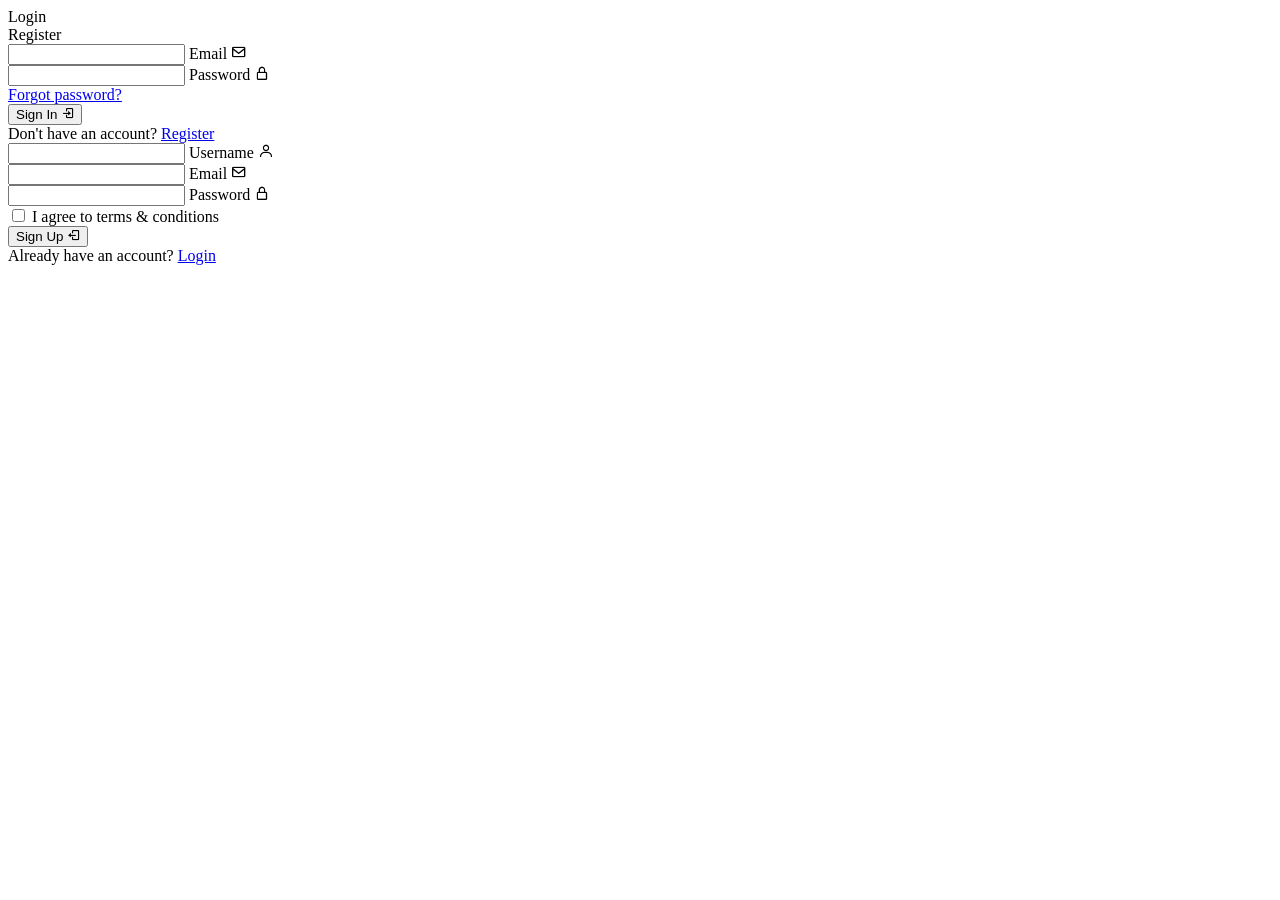
==== index.html @ c28d6633 "Add files via upload" ====
<!DOCTYPE html>
<html lang="en">
<head>
    <meta charset="UTF-8">
    <meta name="viewport" content="width=device-width, initial-scale=1.0">
    <link href='https://unpkg.com/boxicons@2.1.4/css/boxicons.min.css' rel='stylesheet'>
    <link rel="stylesheet" href="css/style.css">
    <title>Login</title>
</head>
<body>
    <div class="wrapper">
        <div class="form-header">
            <div class="titles">
                <div class="title-login">Login</div>
                <div class="title-register">Register</div>
            </div>
        </div>
        <!-- login form -->
            <form action="#" class="login-form" autocomplete="off">
                <div class="input-box">
                    <input type="text" class="input-field" id="log-email" required>
                    <label for="log-email" class="label">Email</label>
                    <i class='bx bx-envelope icon'></i>
                </div>
                <div class="input-box">
                    <input type="password" class="input-field" id="log-pass" required>
                    <label for="log-pass" class="label">Password</label>
                    <i class='bx bx-lock-alt icon' ></i>
                </div>
                <div class="form-cols">
                    <div class="col-1"></div>
                    <div class="col-2">
                        <a href="#">Forgot password?</a>
                    </div>
                </div>
                <div class="input-box">
                    <button class="btn-submit" id="SignInBtn">Sign In <i class='bx bx-log-in'></i></button>
                </div>
                <div class="switch-form">
                    <span>Don't have an account? <a href="#" onclick="registerFunction()">Register</a></span>
                </div>
            </form>
             <!-- register form -->
            <form action="#" class="register-form" autocomplete="off">
                <div class="input-box">
                    <input type="text" class="input-field" id="reg-name" required>
                    <label for="reg-name" class="label">Username</label>
                    <i class='bx bx-user icon'></i>
                </div>
                <div class="input-box">
                    <input type="text" class="input-field" id="reg-email" required>
                    <label for="reg-email" class="label">Email</label>
                    <i class='bx bx-envelope icon'></i>
                </div>
                <div class="input-box">
                    <input type="password" class="input-field" id="reg-pass" required>
                    <label for="reg-pass" class="label">Password</label>
                    <i class='bx bx-lock-alt icon' ></i>
                </div>
                <div class="form-cols">
                    <div class="col-1">
                        <input type="checkbox" id="agree">
                        <label for="agree">I agree to terms & conditions</label>
                    </div>
                    <div class="col-2"></div>
                </div>
                <div class="input-box">
                    <button class="btn-submit" id="SignUpBtn">Sign Up <i class='bx bx-log-out'></i></button>
                </div>
                <div class="switch-form">
                    <span>Already have an account? <a href="#" onclick="loginFunction()">Login</a></span>
                </div>
            </form>
    </div>

    <script src="js/script.js"></script>
</body>
</html>
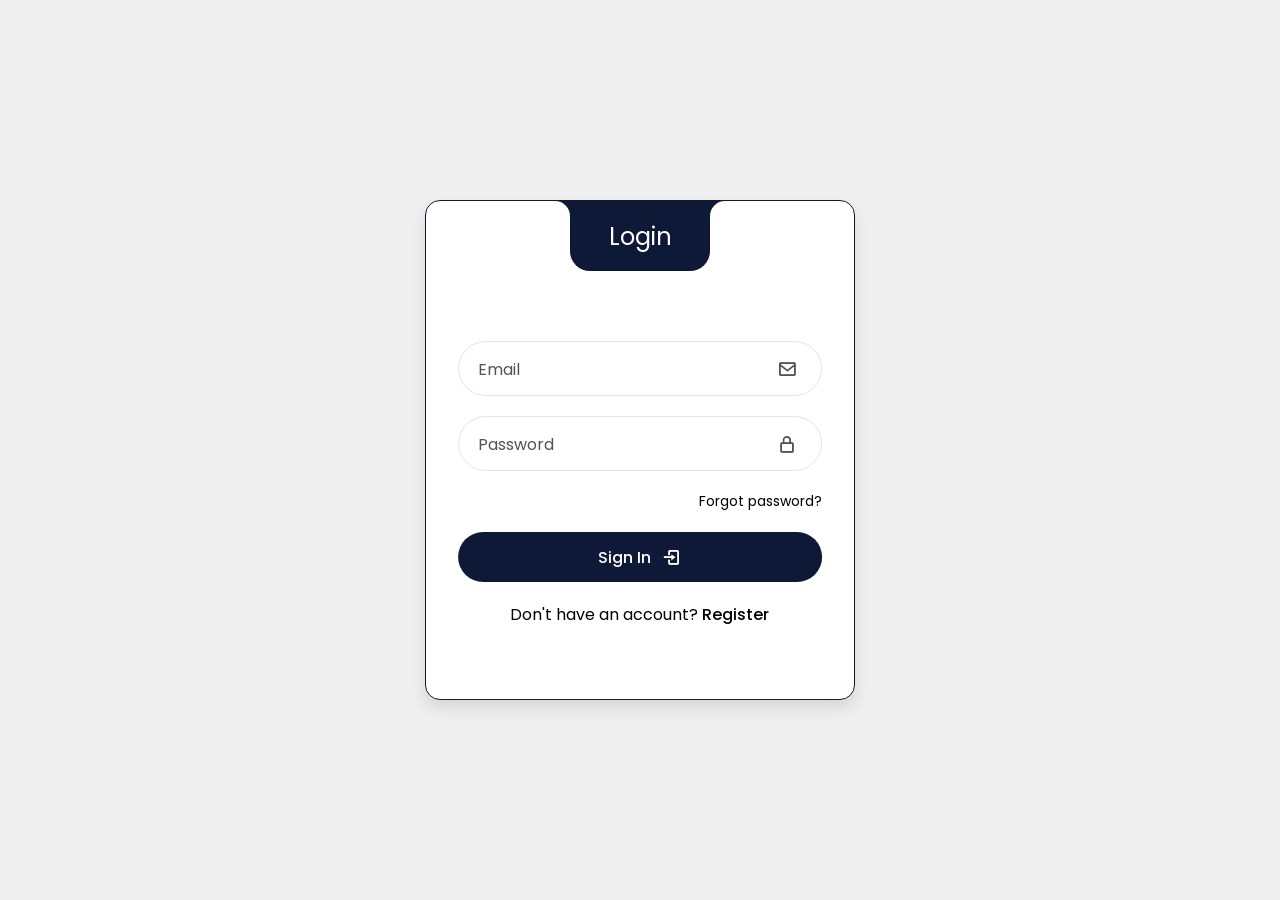
==== commit 8291b923: "Update index.html" ====
--- a/index.html
+++ b/index.html
@@ -34,7 +34,7 @@
                     </div>
                 </div>
                 <div class="input-box">
-                    <button class="btn-submit" id="SignInBtn">Sign In <i class='bx bx-log-in'></i></button>
+                    <a href="/Isi_perpustakaan/index.html" class="btn-submit" id="SignInBtn">Sign In <i class='bx bx-log-in'></i></a>
                 </div>
                 <div class="switch-form">
                     <span>Don't have an account? <a href="#" onclick="registerFunction()">Register</a></span>
@@ -75,4 +75,4 @@
 
     <script src="js/script.js"></script>
 </body>
-</html>+</html>
--- a/css/style.css
+++ b/css/style.css
@@ -0,0 +1,216 @@
+
+@import url('https://fonts.googleapis.com/css2?family=Poppins:ital,wght@0,100;0,200;0,300;0,400;0,500;0,600;0,700;0,800;0,900;1,100;1,200;1,300;1,400;1,500;1,600;1,700;1,800;1,900&display=swap');
+
+
+/* VARIABLE WARNA */
+:root {
+    --primary-color: #0D1936;
+    --secondary-color: #535354;
+    --background-color: #EFEFEF;
+    --shadow-color: rgba(0, 0, 0, 0.1);
+    --white-color: #fff;
+    --black-color: #000;
+    --input-border-color: #E3E4E6;
+    --transition-3s: 0.3s;
+}
+
+/* STYLEE */
+
+*{
+    margin: 0;
+    padding: 0;
+    box-sizing: border-box;
+    font-family: 'Poppins', sans-serif;
+}
+
+a{
+    text-decoration: none;
+    color: var(--black-color);
+    transition: var(--transition-3s);
+}
+
+a:hover{
+    text-decoration: underline;
+}
+
+body{
+    display: flex;
+    justify-content: center;
+    align-items: center;
+    height: 100vh;
+    background-color: var(--background-color);
+}
+
+.wrapper{
+    position: relative;
+    width: 430px;
+    height: 500px;
+    background-color: var(--white-color);
+    border-radius: 15px;
+    padding: 120px 32px 64px;
+    border: 1px solid var(--primary-color);
+    box-shadow: 0 8px 15px var(--shadow-color);
+    transition: var(--transition-3s);
+    overflow: hidden;
+}
+
+.form-header{
+    position: absolute;
+    top: 0;
+    left: 50%;
+    transform: translateX(-50%);
+    display: flex;
+    align-items: center;
+    justify-content: center;
+    width: 140px;
+    height: 70px;
+    background-color: var(--primary-color);
+    border-radius: 0 0 20px 20px;
+}
+
+.form-header::before, .form-header::after{
+    content: "";
+    position: absolute;
+    top: 0;
+    width: 30px;
+    height: 30px;
+}
+
+.form-header::before{
+    left: -30px;
+    border-top-right-radius: 50%;
+    box-shadow: 15px 0 0 var(--primary-color);
+}
+.form-header::after{
+    right: -30px;
+    border-top-left-radius: 50%;
+    box-shadow: -15px 0 0 var(--primary-color);
+}
+
+.titles{
+    position: relative;
+}
+
+.title-login, .title-register{
+    position: absolute;
+    top: 50%;
+    left: 50%;
+    transform: translate(-50%,-50%);
+    color: var(--white-color);
+    font-size: 24px;
+    transition: var(--transition-3s);
+}
+.title-register{
+    top: 50px;
+}
+
+.login-form, .register-form{
+    position: absolute;
+    left: 50%;
+    transform: translateX(-50%);
+    width: 85%;
+    transition: var(--transition-3s);
+}
+.register-form{
+    left: 150%;
+}
+
+.input-box{
+    position: relative;
+    display: flex;
+    flex-direction: column;
+    margin: 20px 0;
+}
+.input-field{
+    width: 100%;
+    height: 55px;
+    font-size: 16px;
+    background: transparent;
+    color: var(--black-color);
+    padding: 0 20px;
+    border: 1px solid var(--input-border-color);
+    border-radius: 30px;
+    outline: none;
+    transition: var(--transition-3s);
+}
+.input-field:focus{
+    border: 1px solid var(--primary-color);
+}
+.label{
+    position: absolute;
+    top: 50%;
+    left: 20px;
+    transform: translateY(-50%);
+    color: var(--secondary-color);
+    transition: 0.2s;
+    cursor: text;
+}
+.input-field:focus ~ .label,
+.input-field:valid ~ .label{
+    top: 0;
+    font-size: 14px;
+    background-color: var(--white-color);
+    color: var(--primary-color);
+    padding: 0 10px;
+}
+.input-field:valid ~ .label{
+    color: var(--secondary-color);
+}
+.icon{
+    position: absolute;
+    top: 50%;
+    right: 25px;
+    transform: translateY(-50%);
+    font-size: 20px;
+    color: var(--secondary-color);
+}
+
+/*lupa pw*/
+.form-cols{
+    display: flex;
+    justify-content: space-between;
+    font-size: 14px;
+}
+.col-1{
+    display: flex;
+    align-items: center;
+    gap: 6px;
+}
+
+/*button*/
+.btn-submit{
+    display: flex;
+    align-items: center;
+    justify-content: center;
+    gap: 10px;
+    width: 100%;
+    height: 50px;
+    background-color: var(--primary-color);
+    color: var(--white-color);
+    font-size: 16px;
+    font-weight: 500;
+    border: none;
+    border-radius: 30px;
+    cursor: pointer;
+    transition: var(--transition-3s);
+}
+.btn-submit:hover{
+    gap: 15px;
+}
+.btn-submit i{
+    font-size: 20px;
+}
+
+.switch-form{
+    text-align: center;
+}
+.switch-form a{
+    font-weight: 500;
+}
+
+/*RESPONSIVE*/
+@media only screen and (max-width: 564px){
+    .wrapper{
+        margin: 20px;
+    }
+}
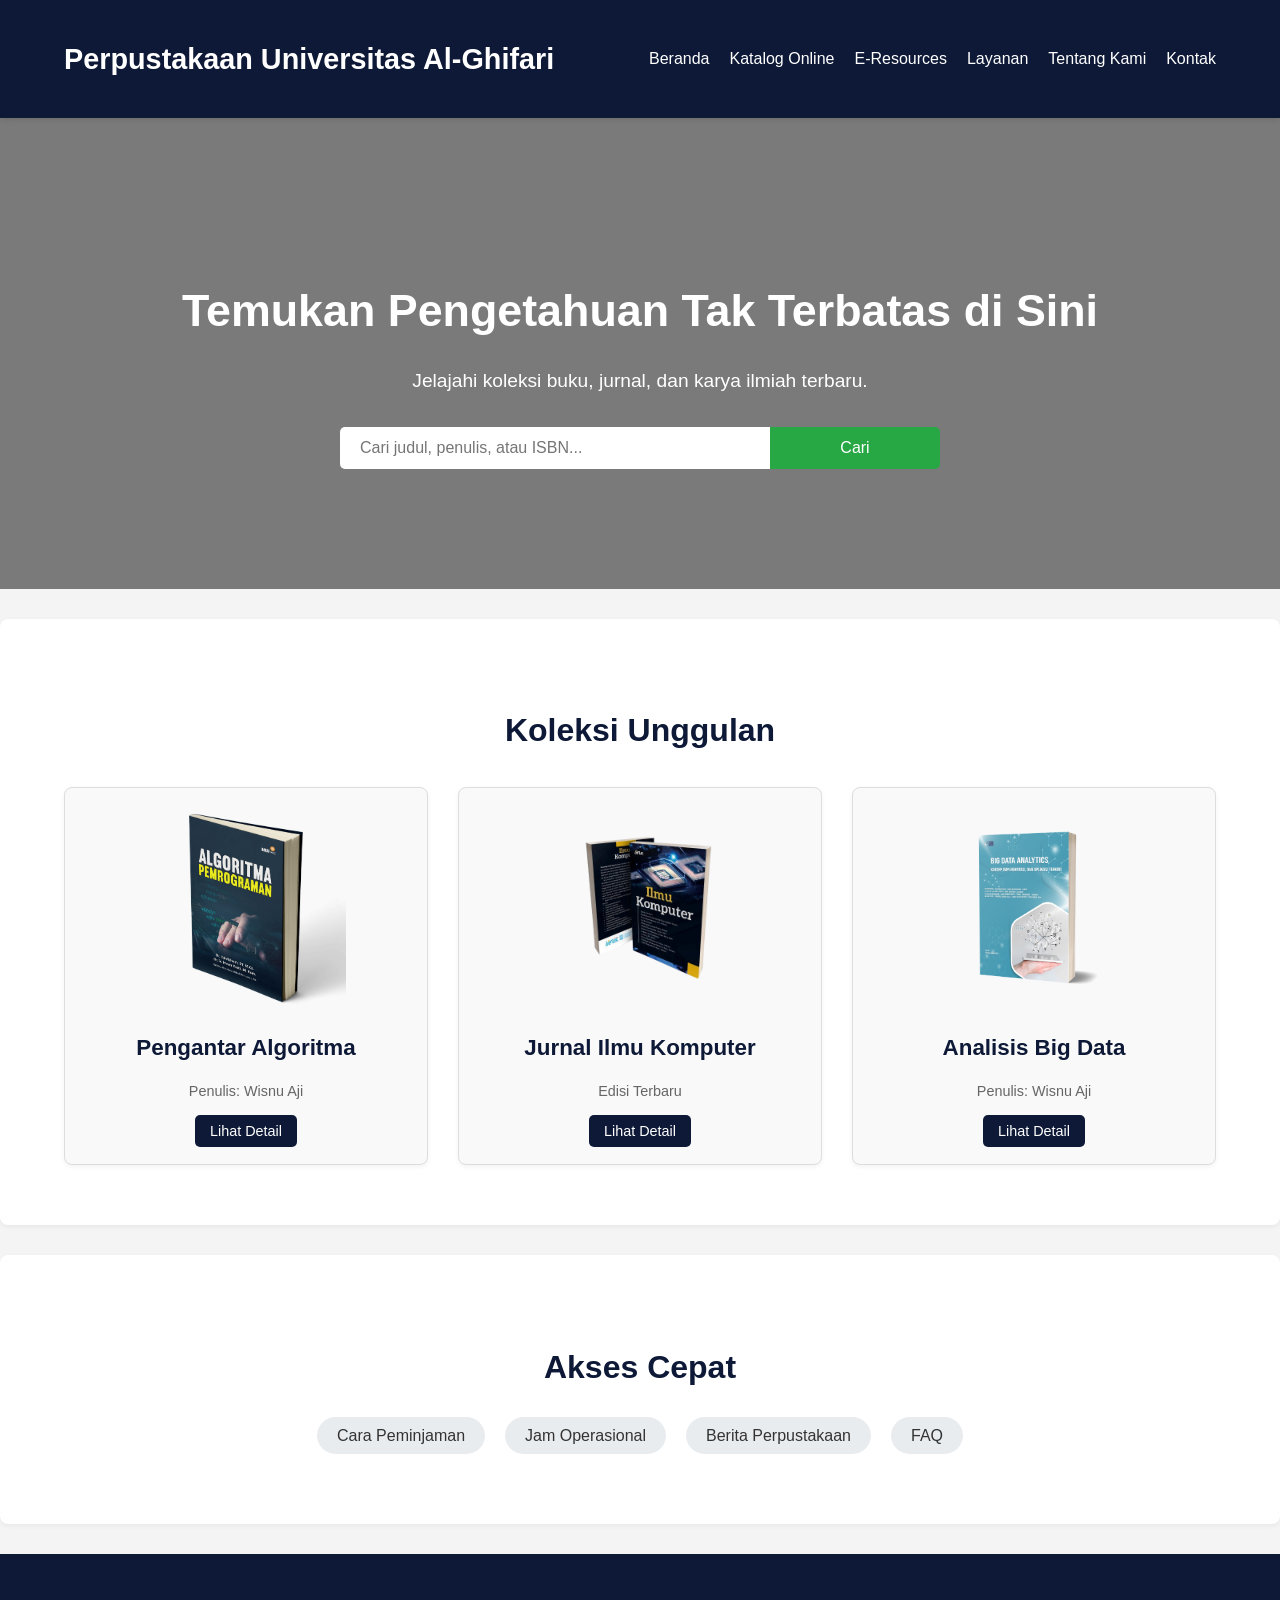
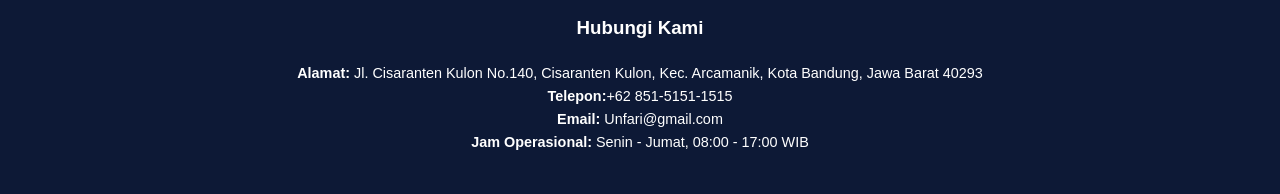
==== commit 922fd53f: "Add files via upload" ====
--- a/index.html
+++ b/index.html
@@ -1,78 +1,90 @@
 <!DOCTYPE html>
-<html lang="en">
+<html lang="id">
 <head>
     <meta charset="UTF-8">
     <meta name="viewport" content="width=device-width, initial-scale=1.0">
-    <link href='https://unpkg.com/boxicons@2.1.4/css/boxicons.min.css' rel='stylesheet'>
-    <link rel="stylesheet" href="css/style.css">
-    <title>Login</title>
+    <title>Perpustakaan Perguruan Tinggi</title>
+    <link rel="stylesheet" href="style.css">
+    <link href="https://fonts.googleapis.com/css2?family=Roboto:wght@400;700&display=swap" rel="stylesheet">
 </head>
 <body>
-    <div class="wrapper">
-        <div class="form-header">
-            <div class="titles">
-                <div class="title-login">Login</div>
-                <div class="title-register">Register</div>
+    <header>
+        <div class="container">
+            <h1>Perpustakaan Universitas Al-Ghifari</h1>
+            <nav>
+                <ul>
+                    <li><a href="#">Beranda</a></li>
+                    <li><a href="#">Katalog Online</a></li>
+                    <li><a href="#">E-Resources</a></li>
+                    <li><a href="#">Layanan</a></li>
+                    <li><a href="#">Tentang Kami</a></li>
+                    <li><a href="#">Kontak</a></li>
+                </ul>
+            </nav>
+        </div>
+    </header>
+
+    <main>
+        <section class="hero">
+            <div class="container">
+                <h2>Temukan Pengetahuan Tak Terbatas di Sini</h2>
+                <p>Jelajahi koleksi buku, jurnal, dan karya ilmiah terbaru.</p>
+                <div class="search-bar">
+                    <input type="text" placeholder="Cari judul, penulis, atau ISBN...">
+                    <button>Cari</button>
+                </div>
             </div>
-        </div>
-        <!-- login form -->
-            <form action="#" class="login-form" autocomplete="off">
-                <div class="input-box">
-                    <input type="text" class="input-field" id="log-email" required>
-                    <label for="log-email" class="label">Email</label>
-                    <i class='bx bx-envelope icon'></i>
-                </div>
-                <div class="input-box">
-                    <input type="password" class="input-field" id="log-pass" required>
-                    <label for="log-pass" class="label">Password</label>
-                    <i class='bx bx-lock-alt icon' ></i>
-                </div>
-                <div class="form-cols">
-                    <div class="col-1"></div>
-                    <div class="col-2">
-                        <a href="#">Forgot password?</a>
+        </section>
+
+        <section class="featured-collections">
+            <div class="container">
+                <h2>Koleksi Unggulan</h2>
+                <div class="collection-grid">
+                    <div class="collection-item">
+                        <img src="Algoritma-Pemprograman.png" alt="Buku 1">
+                        <h3>Pengantar Algoritma</h3>
+                        <p>Penulis: Wisnu Aji</p>
+                        <a href="#" class="btn-detail">Lihat Detail</a>
+                    </div>
+                    <div class="collection-item">
+                        <img src="Ilmu-Komputer.jpeg-removebg-preview.png" alt="Jurnal 1">
+                        <h3>Jurnal Ilmu Komputer</h3>
+                        <p>Edisi Terbaru</p>
+                        <a href="#" class="btn-detail">Lihat Detail</a>
+                    </div>
+                    <div class="collection-item">
+                        <img src="portfolio-34.png" alt="Skripsi 1">
+                        <h3>Analisis Big Data</h3>
+                        <p>Penulis: Wisnu Aji</p>
+                        <a href="#" class="btn-detail">Lihat Detail</a>
                     </div>
                 </div>
-                <div class="input-box">
-                    <a href="/Isi_perpustakaan/index.html" class="btn-submit" id="SignInBtn">Sign In <i class='bx bx-log-in'></i></a>
-                </div>
-                <div class="switch-form">
-                    <span>Don't have an account? <a href="#" onclick="registerFunction()">Register</a></span>
-                </div>
-            </form>
-             <!-- register form -->
-            <form action="#" class="register-form" autocomplete="off">
-                <div class="input-box">
-                    <input type="text" class="input-field" id="reg-name" required>
-                    <label for="reg-name" class="label">Username</label>
-                    <i class='bx bx-user icon'></i>
-                </div>
-                <div class="input-box">
-                    <input type="text" class="input-field" id="reg-email" required>
-                    <label for="reg-email" class="label">Email</label>
-                    <i class='bx bx-envelope icon'></i>
-                </div>
-                <div class="input-box">
-                    <input type="password" class="input-field" id="reg-pass" required>
-                    <label for="reg-pass" class="label">Password</label>
-                    <i class='bx bx-lock-alt icon' ></i>
-                </div>
-                <div class="form-cols">
-                    <div class="col-1">
-                        <input type="checkbox" id="agree">
-                        <label for="agree">I agree to terms & conditions</label>
-                    </div>
-                    <div class="col-2"></div>
-                </div>
-                <div class="input-box">
-                    <button class="btn-submit" id="SignUpBtn">Sign Up <i class='bx bx-log-out'></i></button>
-                </div>
-                <div class="switch-form">
-                    <span>Already have an account? <a href="#" onclick="loginFunction()">Login</a></span>
-                </div>
-            </form>
+            </div>
+        </section>
+
+        <section class="quick-links">
+            <div class="container">
+                <h2>Akses Cepat</h2>
+                <ul>
+                    <li><a href="#">Cara Peminjaman</a></li>
+                    <li><a href="#">Jam Operasional</a></li>
+                    <li><a href="#">Berita Perpustakaan</a></li>
+                    <li><a href="#">FAQ</a></li>
+                </ul>
+            </div>
+        </section>
+    </main>
+
+    <footer>
+    <div class="container">
+        <div class="contact-info">
+            <h3>Hubungi Kami</h3>
+            <p><strong>Alamat:</strong> Jl. Cisaranten Kulon No.140, Cisaranten Kulon, Kec. Arcamanik, Kota Bandung, Jawa Barat 40293</p>
+            <p><strong>Telepon:</strong>+62 851-5151-1515</p>
+            <p><strong>Email:</strong> Unfari@gmail.com</p>
+            <p><strong>Jam Operasional:</strong> Senin - Jumat, 08:00 - 17:00 WIB</p>
+        </div>
     </div>
-
-    <script src="js/script.js"></script>
+</footer>
 </body>
-</html>
+</html>
--- a/style.css
+++ b/style.css
@@ -0,0 +1,304 @@
+/* General Styling */
+body {
+    font-family: 'Roboto', sans-serif;
+    margin: 0;
+    padding: 0;
+    background-color: #f4f4f4;
+    color: #333;
+    line-height: 1.6;
+}
+
+.container {
+    width: 90%;
+    max-width: 1200px;
+    margin: 0 auto;
+    padding: 20px 0;
+}
+
+a {
+    text-decoration: none;
+    color: #0D1936;
+}
+
+a:hover {
+    color: #0056b3;
+}
+
+/* Header */
+header {
+    background-color: #0D1936;
+    color: #fff;
+    padding: 1rem 0;
+    box-shadow: 0 2px 5px rgba(0,0,0,0.1);
+}
+
+header .container {
+    display: flex;
+    justify-content: space-between;
+    align-items: center;
+    flex-wrap: wrap; /* Allow wrapping on smaller screens */
+}
+
+header h1 {
+    margin: 0;
+    font-size: 1.8rem;
+}
+
+header nav ul {
+    list-style: none;
+    margin: 0;
+    padding: 0;
+    display: flex;
+    flex-wrap: wrap; /* Allow nav items to wrap */
+}
+
+header nav ul li {
+    margin-left: 20px;
+}
+
+header nav ul li a {
+    color: #fff;
+    font-weight: 500;
+    padding: 5px 0;
+    transition: color 0.3s ease;
+}
+
+header nav ul li a:hover {
+    color: #a0d8ff;
+}
+
+.btn-login {
+    background-color: #0D1936;
+    padding: 8px 15px;
+    border-radius: 5px;
+    color: #fff !important;
+    transition: background-color 0.3s ease;
+}
+
+.btn-login:hover {
+    background-color: #0056b3;
+}
+
+/* Hero Section */
+.hero {
+    background: linear-gradient(rgba(0, 0, 0, 0.5), rgba(0, 0, 0, 0.5)), url('https://via.placeholder.com/1500x500?text=Perpustakaan+Kampus') no-repeat center center/cover;
+    color: #fff;
+    text-align: center;
+    padding: 100px 0;
+    margin-bottom: 30px;
+}
+
+.hero h2 {
+    font-size: 2.8rem;
+    margin-bottom: 10px;
+}
+
+.hero p {
+    font-size: 1.2rem;
+    margin-bottom: 30px;
+}
+
+.search-bar {
+    display: flex;
+    justify-content: center;
+    max-width: 600px;
+    margin: 0 auto;
+}
+
+.search-bar input {
+    width: 70%;
+    padding: 12px 20px;
+    border: none;
+    border-radius: 5px 0 0 5px;
+    font-size: 1rem;
+}
+
+.search-bar button {
+    width: 30%;
+    padding: 12px 20px;
+    background-color: #28a745;
+    color: #fff;
+    border: none;
+    border-radius: 0 5px 5px 0;
+    cursor: pointer;
+    font-size: 1rem;
+    transition: background-color 0.3s ease;
+}
+
+.search-bar button:hover {
+    background-color: #218838;
+}
+
+/* Featured Collections */
+.featured-collections, .quick-links {
+    padding: 40px 0;
+    background-color: #fff;
+    margin-bottom: 30px;
+    border-radius: 8px;
+    box-shadow: 0 2px 5px rgba(0,0,0,0.05);
+}
+
+.featured-collections h2, .quick-links h2 {
+    text-align: center;
+    margin-bottom: 30px;
+    font-size: 2rem;
+    color: #0D1936;
+}
+
+.collection-grid {
+    display: grid;
+    grid-template-columns: repeat(auto-fit, minmax(250px, 1fr));
+    gap: 30px;
+    justify-content: center;
+}
+
+.collection-item {
+    background-color: #f9f9f9;
+    border: 1px solid #ddd;
+    border-radius: 8px;
+    padding: 20px;
+    text-align: center;
+    box-shadow: 0 2px 5px rgba(0,0,0,0.05);
+    transition: transform 0.3s ease;
+}
+
+.collection-item:hover {
+    transform: translateY(-5px);
+}
+
+.collection-item img {
+    max-width: 100%;
+    height: 200px;
+    object-fit: cover;
+    border-radius: 5px;
+    margin-bottom: 15px;
+}
+
+.collection-item h3 {
+    font-size: 1.4rem;
+    margin-top: 0;
+    margin-bottom: 10px;
+    color: #0D1936;
+}
+
+.collection-item p {
+    font-size: 0.9rem;
+    color: #666;
+    margin-bottom: 15px;
+}
+
+.btn-detail {
+    background-color: #0D1936;
+    color: #fff;
+    padding: 8px 15px;
+    border-radius: 5px;
+    font-size: 0.9rem;
+    transition: background-color 0.3s ease;
+}
+
+.btn-detail:hover {
+    background-color: #0056b3;
+    color: #fff;
+}
+
+/* Quick Links */
+.quick-links ul {
+    list-style: none;
+    padding: 0;
+    display: flex;
+    justify-content: center;
+    flex-wrap: wrap;
+    gap: 20px;
+}
+
+.quick-links ul li a {
+    background-color: #e9ecef;
+    padding: 10px 20px;
+    border-radius: 25px;
+    color: #333;
+    transition: background-color 0.3s ease, color 0.3s ease;
+    white-space: nowrap; /* Prevent breaking into multiple lines */
+}
+
+.quick-links ul li a:hover {
+    background-color: #0D1936;
+    color: #fff;
+}
+
+/* Footer */
+footer {
+    background-color: #0D1936;
+    color: #fff;
+    text-align: center;
+    padding: 20px 0;
+    margin-top: 30px;
+}
+
+footer p {
+    margin: 0;
+    font-size: 0.9rem;
+}
+
+/* Responsive Design */
+@media (max-width: 768px) {
+    header .container {
+        flex-direction: column;
+        text-align: center;
+    }
+
+    header nav ul {
+        margin-top: 15px;
+        justify-content: center;
+    }
+
+    header nav ul li {
+        margin: 0 10px;
+    }
+
+    .hero h2 {
+        font-size: 2rem;
+    }
+
+    .hero p {
+        font-size: 1rem;
+    }
+
+    .search-bar {
+        flex-direction: column;
+        align-items: center;
+    }
+
+    .search-bar input,
+    .search-bar button {
+        width: 90%;
+        border-radius: 5px;
+        margin-bottom: 10px;
+    }
+
+    .search-bar button {
+        margin-left: 0;
+    }
+
+    .collection-grid {
+        grid-template-columns: 1fr; /* Stack items on small screens */
+    }
+
+    .quick-links ul {
+        flex-direction: column;
+        align-items: center;
+    }
+}
+
+@media (max-width: 480px) {
+    header h1 {
+        font-size: 1.5rem;
+    }
+
+    header nav ul li {
+        margin: 0 5px;
+    }
+
+    .hero h2 {
+        font-size: 1.8rem;
+    }
+}
